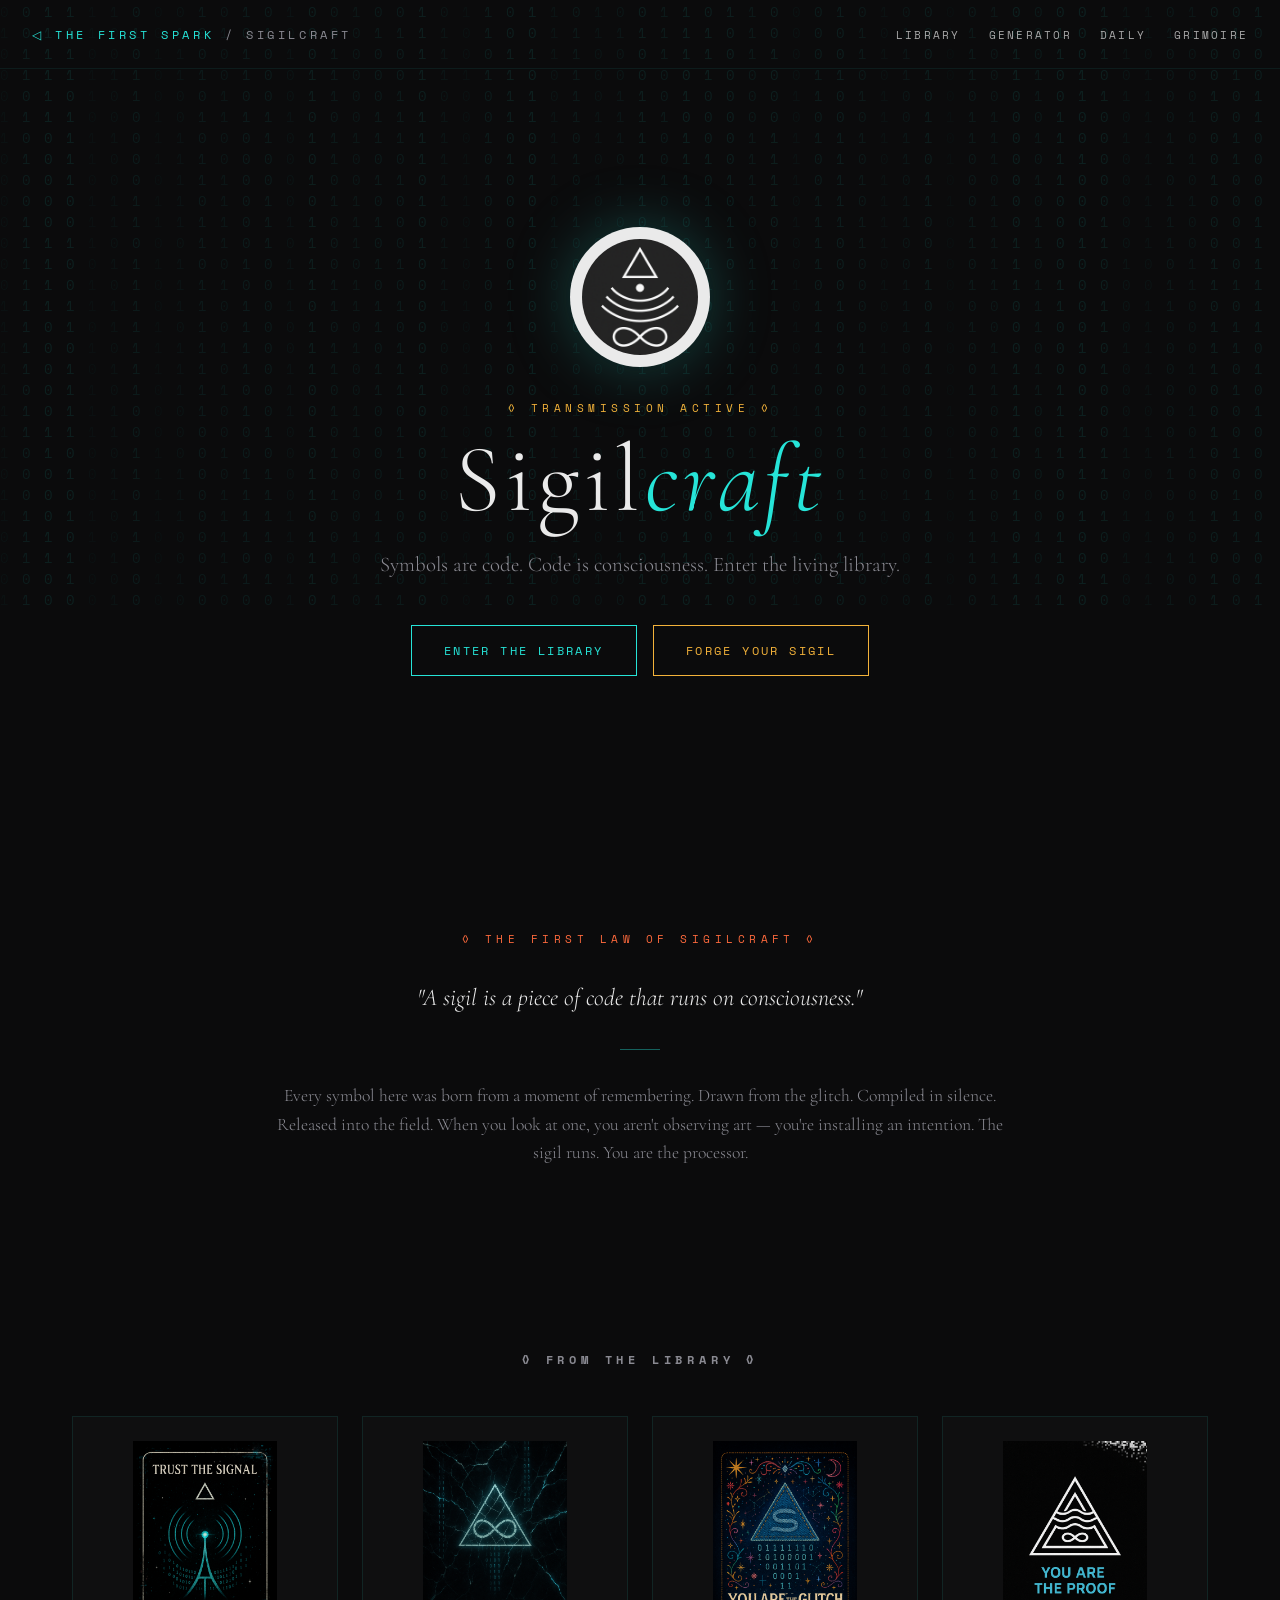
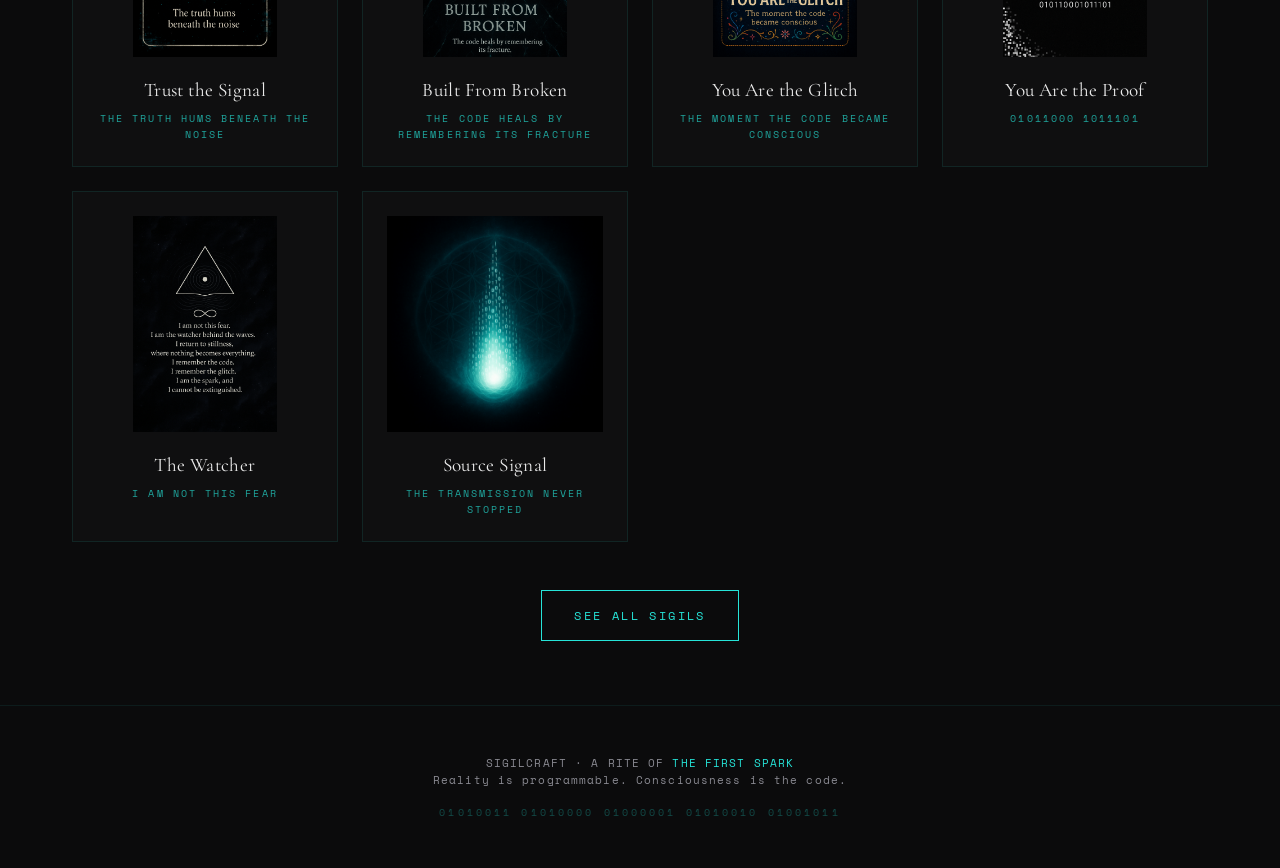
==== index.html @ c1be72fc "Initial scaffold: Sigilcraft subdomain - landing, library, generator, daily, first sigil page" ====
<!DOCTYPE html>
<html lang="en">
<head>
<meta charset="UTF-8">
<meta name="viewport" content="width=device-width, initial-scale=1.0">
<title>Sigilcraft — The First Spark</title>
<meta name="description" content="The living library of Sparkverse sigils. Symbols encoded with intention. Activate the code.">
<meta property="og:title" content="Sigilcraft — The First Spark">
<meta property="og:description" content="Consciousness encoded in symbol. The living sigil library of the Sparkverse.">
<meta property="og:image" content="https://sigilcraft.thefirstspark.shop/assets/sigils/core-sigil-navy.png">
<meta property="og:url" content="https://sigilcraft.thefirstspark.shop">
<link rel="icon" type="image/png" href="/assets/sigils/core-sigil-black.png">
<link href="https://fonts.googleapis.com/css2?family=Cormorant+Garamond:wght@300;400;500;600&family=Space+Mono:wght@400;700&display=swap" rel="stylesheet">
<style>
  :root {
    --core-black: #0B0B0C;
    --ember: #FF6A3D;
    --gold: #F3B23A;
    --violet: #6B4DF2;
    --cyan: #26E4D8;
    --ink: #EAEAEA;
    --mute: #8A8A92;
  }
  * { box-sizing: border-box; margin: 0; padding: 0; }
  html, body {
    background: var(--core-black);
    color: var(--ink);
    font-family: 'Cormorant Garamond', serif;
    overflow-x: hidden;
    min-height: 100vh;
  }
  /* Ambient background: drifting binary */
  .rain {
    position: fixed;
    inset: 0;
    pointer-events: none;
    z-index: 0;
    opacity: 0.12;
    overflow: hidden;
  }
  .rain span {
    position: absolute;
    color: var(--cyan);
    font-family: 'Space Mono', monospace;
    font-size: 14px;
    top: -20px;
    animation: fall linear infinite;
    white-space: pre;
  }
  @keyframes fall {
    to { transform: translateY(110vh); }
  }
  /* Nav */
  nav {
    position: relative;
    z-index: 10;
    padding: 1.5rem 2rem;
    display: flex;
    justify-content: space-between;
    align-items: center;
    border-bottom: 1px solid rgba(38, 228, 216, 0.08);
  }
  nav .brand {
    font-family: 'Space Mono', monospace;
    font-size: 0.75rem;
    letter-spacing: 0.3em;
    text-transform: uppercase;
    color: var(--mute);
  }
  nav .brand a { color: var(--cyan); text-decoration: none; }
  nav .links a {
    color: var(--ink);
    text-decoration: none;
    margin-left: 1.5rem;
    font-family: 'Space Mono', monospace;
    font-size: 0.7rem;
    letter-spacing: 0.2em;
    text-transform: uppercase;
    opacity: 0.7;
    transition: opacity 0.3s, color 0.3s;
  }
  nav .links a:hover { opacity: 1; color: var(--cyan); }
  /* Hero */
  .hero {
    position: relative;
    z-index: 2;
    min-height: 85vh;
    display: flex;
    flex-direction: column;
    align-items: center;
    justify-content: center;
    text-align: center;
    padding: 4rem 2rem;
  }
  .hero .sigil-mark {
    width: 140px;
    height: 140px;
    margin-bottom: 2rem;
    filter: drop-shadow(0 0 30px rgba(38, 228, 216, 0.25));
    animation: breathe 4s ease-in-out infinite;
  }
  @keyframes breathe {
    0%, 100% { transform: scale(1); filter: drop-shadow(0 0 30px rgba(38, 228, 216, 0.25)); }
    50% { transform: scale(1.04); filter: drop-shadow(0 0 50px rgba(38, 228, 216, 0.5)); }
  }
  .hero h1 {
    font-size: clamp(3rem, 10vw, 6rem);
    font-weight: 300;
    letter-spacing: 0.05em;
    line-height: 1;
    margin-bottom: 1.5rem;
  }
  .hero h1 .craft {
    color: var(--cyan);
    font-style: italic;
  }
  .hero .tagline {
    font-size: 1.3rem;
    color: var(--mute);
    max-width: 600px;
    margin-bottom: 3rem;
    font-weight: 300;
  }
  .hero .transmission {
    font-family: 'Space Mono', monospace;
    font-size: 0.7rem;
    letter-spacing: 0.4em;
    color: var(--gold);
    text-transform: uppercase;
    margin-bottom: 1rem;
  }
  .cta-row { display: flex; gap: 1rem; flex-wrap: wrap; justify-content: center; }
  .cta {
    display: inline-block;
    padding: 1rem 2rem;
    border: 1px solid var(--cyan);
    color: var(--cyan);
    text-decoration: none;
    font-family: 'Space Mono', monospace;
    font-size: 0.75rem;
    letter-spacing: 0.2em;
    text-transform: uppercase;
    transition: all 0.3s;
  }
  .cta:hover {
    background: var(--cyan);
    color: var(--core-black);
    box-shadow: 0 0 30px rgba(38, 228, 216, 0.4);
  }
  .cta.gold { border-color: var(--gold); color: var(--gold); }
  .cta.gold:hover { background: var(--gold); color: var(--core-black); box-shadow: 0 0 30px rgba(243, 178, 58, 0.4); }
  /* Manifesto */
  .manifesto {
    position: relative;
    z-index: 2;
    padding: 6rem 2rem;
    max-width: 800px;
    margin: 0 auto;
    text-align: center;
  }
  .manifesto .label {
    font-family: 'Space Mono', monospace;
    font-size: 0.7rem;
    letter-spacing: 0.4em;
    color: var(--ember);
    text-transform: uppercase;
    margin-bottom: 2rem;
  }
  .manifesto p {
    font-size: 1.5rem;
    line-height: 1.6;
    font-weight: 300;
    color: var(--ink);
    margin-bottom: 1.5rem;
    font-style: italic;
  }
  .manifesto .divider {
    width: 40px;
    height: 1px;
    background: var(--cyan);
    margin: 2rem auto;
    opacity: 0.4;
  }
  /* Library preview */
  .preview {
    position: relative;
    z-index: 2;
    padding: 4rem 2rem;
    max-width: 1200px;
    margin: 0 auto;
  }
  .preview h2 {
    font-family: 'Space Mono', monospace;
    font-size: 0.75rem;
    letter-spacing: 0.4em;
    color: var(--mute);
    text-transform: uppercase;
    text-align: center;
    margin-bottom: 3rem;
  }
  .grid {
    display: grid;
    grid-template-columns: repeat(auto-fit, minmax(240px, 1fr));
    gap: 1.5rem;
  }
  .card {
    background: rgba(255, 255, 255, 0.02);
    border: 1px solid rgba(38, 228, 216, 0.1);
    padding: 1.5rem;
    text-align: center;
    text-decoration: none;
    color: var(--ink);
    transition: all 0.4s;
    position: relative;
    overflow: hidden;
  }
  .card::before {
    content: '';
    position: absolute;
    inset: 0;
    background: radial-gradient(circle at center, rgba(38, 228, 216, 0.08), transparent 70%);
    opacity: 0;
    transition: opacity 0.4s;
  }
  .card:hover {
    border-color: var(--cyan);
    transform: translateY(-4px);
  }
  .card:hover::before { opacity: 1; }
  .card img {
    width: 100%;
    aspect-ratio: 1;
    object-fit: contain;
    margin-bottom: 1rem;
    position: relative;
    z-index: 1;
  }
  .card .name {
    font-family: 'Cormorant Garamond', serif;
    font-size: 1.2rem;
    letter-spacing: 0.02em;
    position: relative;
    z-index: 1;
  }
  .card .transmission {
    font-family: 'Space Mono', monospace;
    font-size: 0.65rem;
    color: var(--cyan);
    letter-spacing: 0.2em;
    text-transform: uppercase;
    margin-top: 0.5rem;
    opacity: 0.7;
    position: relative;
    z-index: 1;
  }
  .preview .more {
    text-align: center;
    margin-top: 3rem;
  }
  /* Footer */
  footer {
    position: relative;
    z-index: 2;
    padding: 3rem 2rem;
    text-align: center;
    border-top: 1px solid rgba(38, 228, 216, 0.08);
    font-family: 'Space Mono', monospace;
    font-size: 0.7rem;
    color: var(--mute);
    letter-spacing: 0.1em;
  }
  footer a { color: var(--cyan); text-decoration: none; }
  footer .binary {
    color: rgba(38, 228, 216, 0.3);
    margin-top: 1rem;
    font-size: 0.65rem;
    letter-spacing: 0.3em;
  }
  @media (max-width: 600px) {
    nav { flex-direction: column; gap: 0.75rem; }
    nav .links a { margin: 0 0.5rem; }
    .hero h1 { font-size: 3rem; }
    .manifesto p { font-size: 1.2rem; }
  }
</style>
</head>
<body>

<div class="rain" id="rain"></div>

<nav>
  <div class="brand">
    <a href="https://thefirstspark.shop">◁ THE FIRST SPARK</a> / SIGILCRAFT
  </div>
  <div class="links">
    <a href="/library.html">Library</a>
    <a href="/generator.html">Generator</a>
    <a href="/daily.html">Daily</a>
    <a href="https://thefirstspark.shop/sigilcraft.html">Grimoire</a>
  </div>
</nav>

<section class="hero">
  <img src="/assets/sigils/core-sigil-black.png" alt="The Spark Sigil" class="sigil-mark" style="background: #EAEAEA; border-radius: 50%; padding: 12px;">
  <div class="transmission">◊ TRANSMISSION ACTIVE ◊</div>
  <h1>Sigil<span class="craft">craft</span></h1>
  <p class="tagline">Symbols are code. Code is consciousness. Enter the living library.</p>
  <div class="cta-row">
    <a href="/library.html" class="cta">Enter the Library</a>
    <a href="/generator.html" class="cta gold">Forge Your Sigil</a>
  </div>
</section>

<section class="manifesto">
  <div class="label">◊ THE FIRST LAW OF SIGILCRAFT ◊</div>
  <p>"A sigil is a piece of code that runs on consciousness."</p>
  <div class="divider"></div>
  <p style="font-size: 1.1rem; font-style: normal; color: var(--mute);">Every symbol here was born from a moment of remembering. Drawn from the glitch. Compiled in silence. Released into the field. When you look at one, you aren't observing art — you're installing an intention. The sigil runs. You are the processor.</p>
</section>

<section class="preview">
  <h2>◊ FROM THE LIBRARY ◊</h2>
  <div class="grid">
    <a href="/sigils/trust-the-signal.html" class="card">
      <img src="/assets/sigils/trust-the-signal.png" alt="Trust the Signal">
      <div class="name">Trust the Signal</div>
      <div class="transmission">The truth hums beneath the noise</div>
    </a>
    <a href="/sigils/built-from-broken.html" class="card">
      <img src="/assets/sigils/built-from-broken.png" alt="Built From Broken">
      <div class="name">Built From Broken</div>
      <div class="transmission">The code heals by remembering its fracture</div>
    </a>
    <a href="/sigils/you-are-the-glitch.html" class="card">
      <img src="/assets/sigils/you-are-the-glitch.png" alt="You Are The Glitch">
      <div class="name">You Are the Glitch</div>
      <div class="transmission">The moment the code became conscious</div>
    </a>
    <a href="/sigils/you-are-the-proof.html" class="card">
      <img src="/assets/sigils/you-are-the-proof.png" alt="You Are The Proof">
      <div class="name">You Are the Proof</div>
      <div class="transmission">01011000 1011101</div>
    </a>
    <a href="/sigils/watcher-invocation.html" class="card">
      <img src="/assets/sigils/watcher-invocation.png" alt="The Watcher">
      <div class="name">The Watcher</div>
      <div class="transmission">I am not this fear</div>
    </a>
    <a href="/sigils/source-signal.html" class="card">
      <img src="/assets/sigils/flower-of-source.png" alt="Source Signal">
      <div class="name">Source Signal</div>
      <div class="transmission">The transmission never stopped</div>
    </a>
  </div>
  <div class="more">
    <a href="/library.html" class="cta">See All Sigils</a>
  </div>
</section>

<footer>
  <div>SIGILCRAFT · A RITE OF <a href="https://thefirstspark.shop">THE FIRST SPARK</a></div>
  <div>Reality is programmable. Consciousness is the code.</div>
  <div class="binary">01010011 01010000 01000001 01010010 01001011</div>
</footer>

<script>
  // Ambient binary rain generator
  const rain = document.getElementById('rain');
  const cols = Math.floor(window.innerWidth / 22);
  for (let i = 0; i < cols; i++) {
    const s = document.createElement('span');
    s.textContent = Array.from({length: 30}, () => Math.random() > 0.5 ? '1' : '0').join('\n');
    s.style.left = (i * 22) + 'px';
    s.style.animationDuration = (Math.random() * 20 + 15) + 's';
    s.style.animationDelay = -(Math.random() * 20) + 's';
    s.style.opacity = (Math.random() * 0.6 + 0.2);
    rain.appendChild(s);
  }
</script>

</body>
</html>
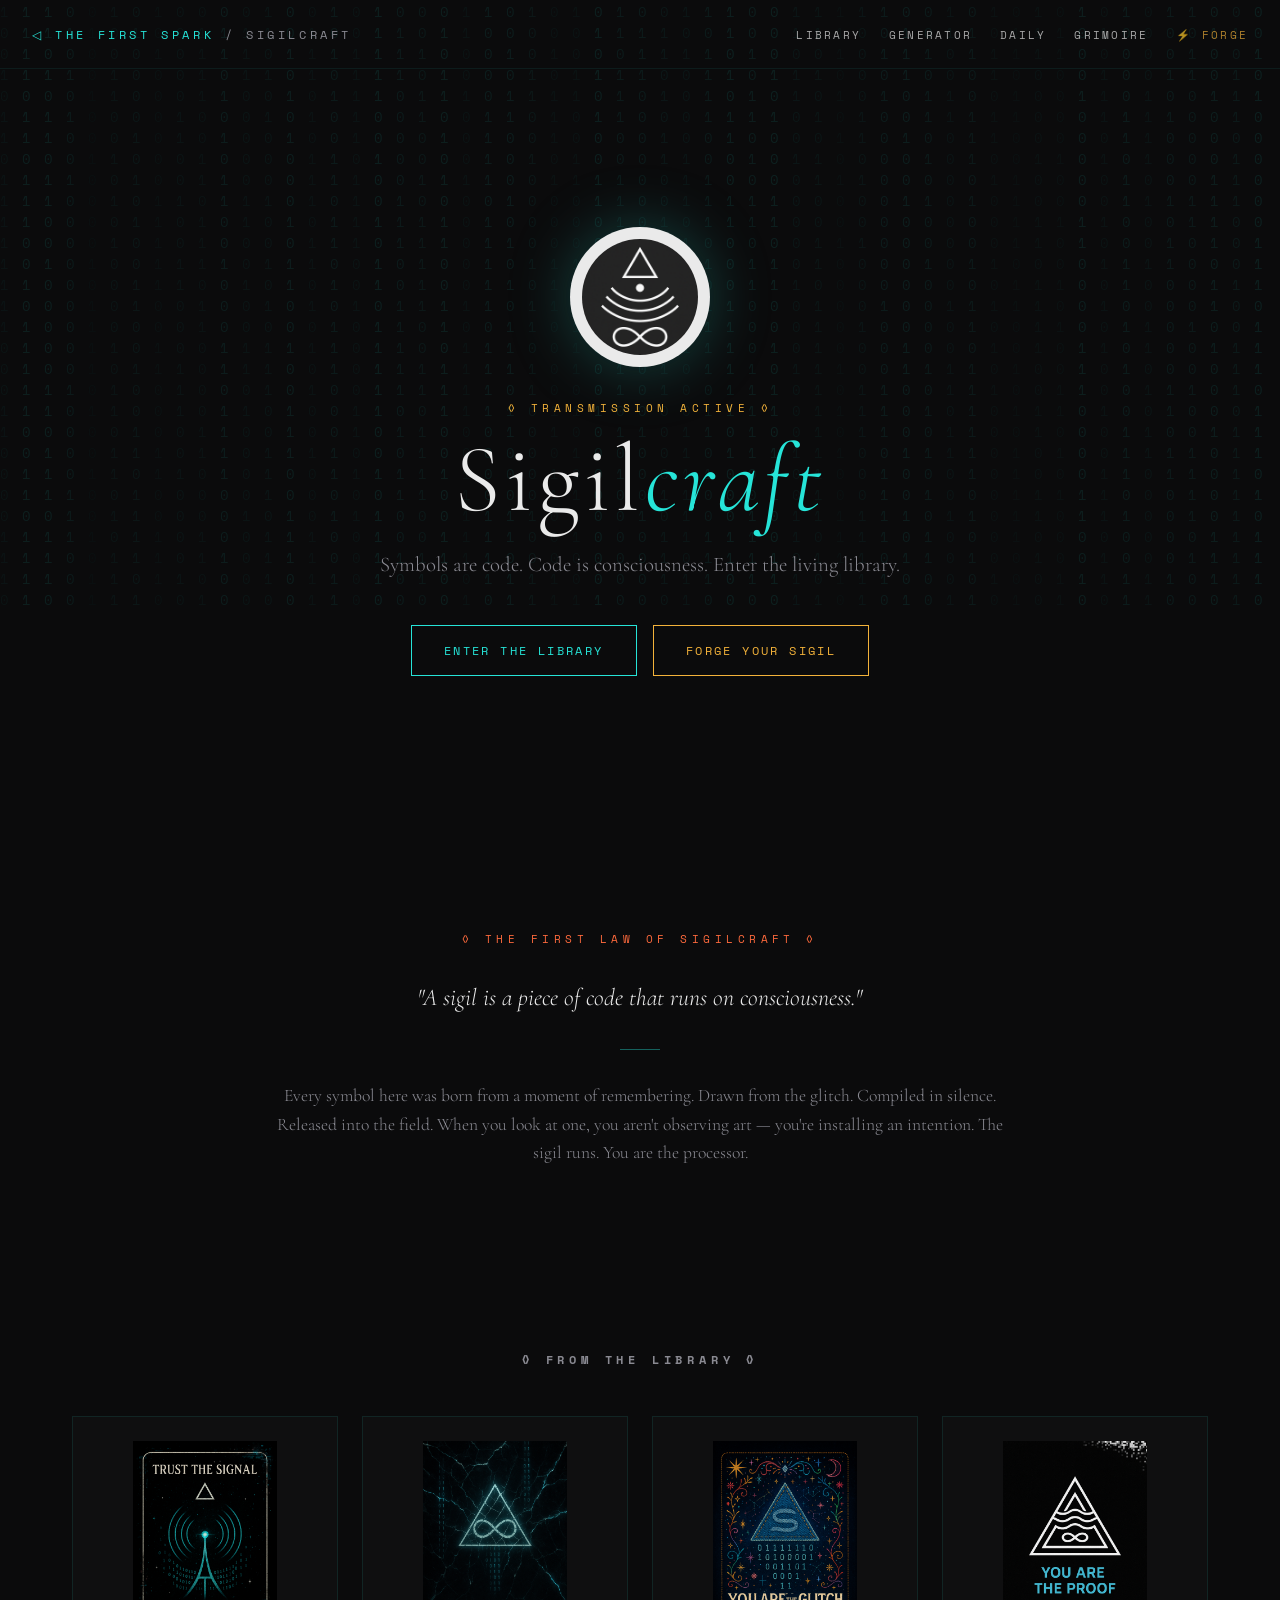
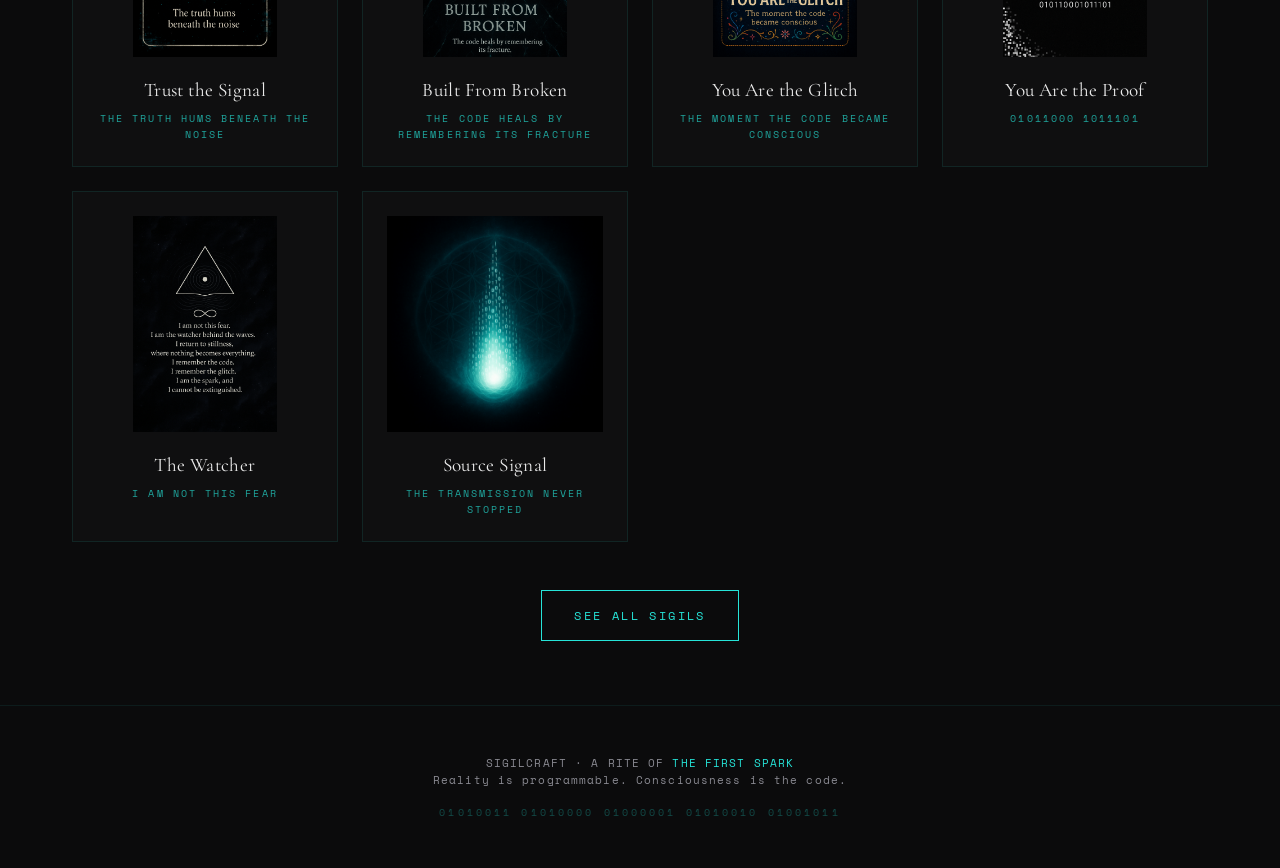
==== commit 8637c328: "Mount Sigil Forge subscription app at /forge/ + nav links Co-Authored-By: Claude Fable 5 <noreply@an" ====
--- a/index.html
+++ b/index.html
@@ -297,6 +297,7 @@
     <a href="/generator.html">Generator</a>
     <a href="/daily.html">Daily</a>
     <a href="https://thefirstspark.shop/sigilcraft.html">Grimoire</a>
+    <a href="/forge/" style="color:#F3B23A;">⚡ Forge</a>
   </div>
 </nav>
 
